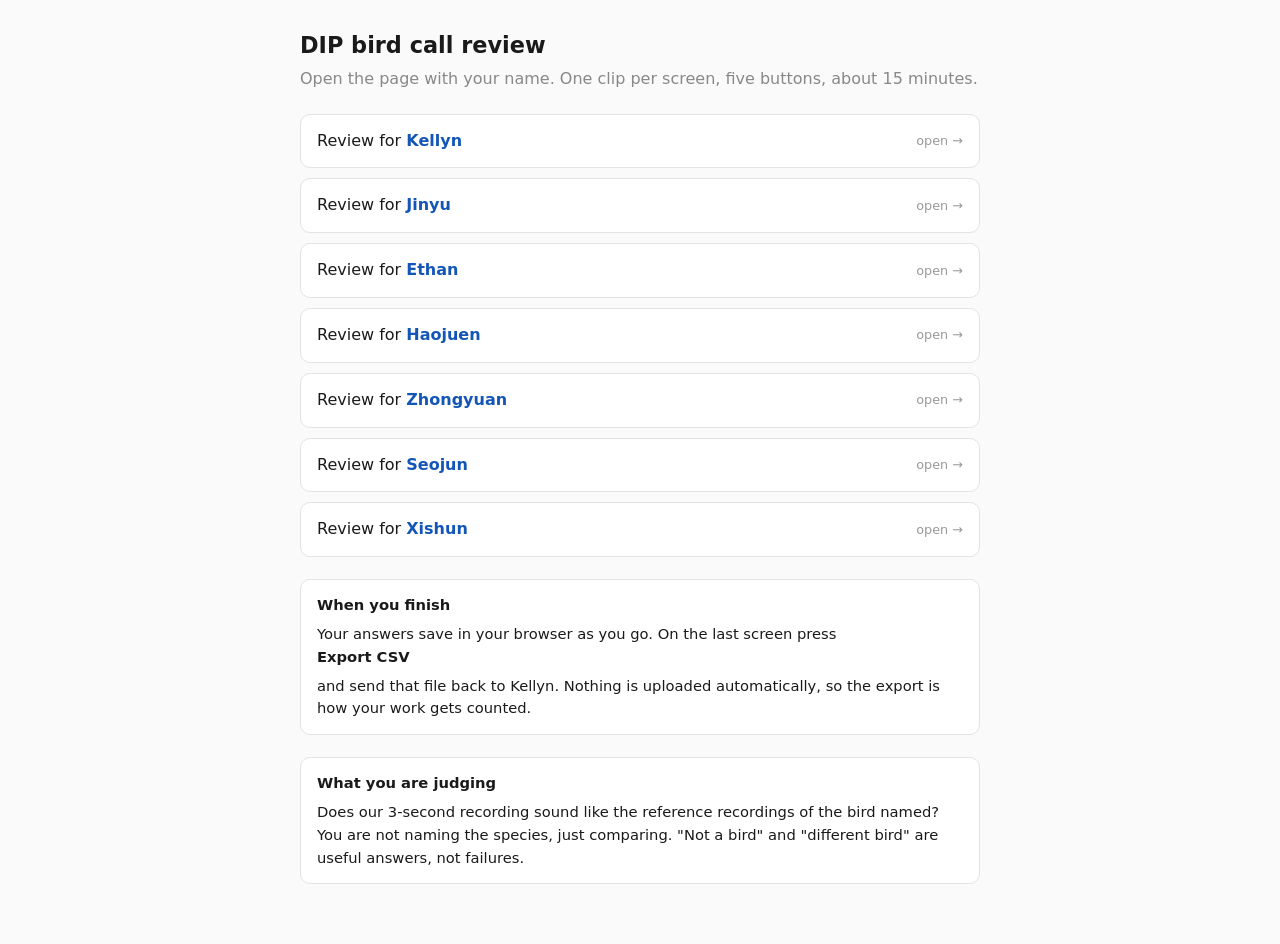
==== review/index.html @ a2d59915 "Add teammate 0.1-bin review pages (7 reviewers) + review landing page Singapore-list clips from the " ====
<!doctype html>
<html lang="en"><head>
<meta charset="utf-8"><meta name="viewport" content="width=device-width, initial-scale=1">
<title>DIP bird review</title>
<style>
  :root { color-scheme: light dark; --fg:#1a1a1a; --bg:#fafafa; --card:#fff; --line:#e3e3e3; --link:#1456b8; }
  @media (prefers-color-scheme: dark){ :root{ --fg:#e8e8e8; --bg:#161616; --card:#1e1e1e; --line:#333; --link:#6fb0ff; } }
  body{ margin:0; font:16px/1.55 system-ui,sans-serif; color:var(--fg); background:var(--bg); }
  main{ max-width:680px; margin:0 auto; padding:28px 18px 60px; }
  h1{ font-size:1.4rem; margin:0 0 4px; } .sub{ color:#888; margin:0 0 22px; }
  ol{ list-style:none; padding:0; margin:0; display:grid; gap:10px; }
  a.card{ display:flex; justify-content:space-between; align-items:center; gap:12px; text-decoration:none;
          background:var(--card); border:1px solid var(--line); border-radius:10px; padding:14px 16px; color:var(--fg); }
  a.card:hover{ border-color:var(--link); } a.card b{ color:var(--link); } .tag{ font-size:.8rem; color:#999; }
  .note{ background:var(--card); border:1px solid var(--line); border-radius:10px; padding:14px 16px; margin-top:22px; font-size:.92rem; }
  .note b{ display:block; margin-bottom:6px; } code{ background:rgba(128,128,128,.15); padding:1px 5px; border-radius:4px; }
</style></head><body><main>
<h1>DIP bird call review</h1>
<p class="sub">Open the page with your name. One clip per screen, five buttons, about 15 minutes.</p>
<ol id="list"></ol>
<div class="note"><b>When you finish</b>
Your answers save in your browser as you go. On the last screen press <b>Export CSV</b> and send that file
back to Kellyn. Nothing is uploaded automatically, so the export is how your work gets counted.</div>
<div class="note"><b>What you are judging</b>
Does our 3-second recording sound like the reference recordings of the bird named? You are not naming the
species, just comparing. "Not a bird" and "different bird" are useful answers, not failures.</div>
</main>
<script>
const people = ["kellyn","jinyu","ethan","haojuen","zhongyuan","seojun","xishun"];
const list = document.getElementById("list");
for (const p of people){
  const a = document.createElement("a");
  a.className = "card"; a.href = "review_" + p + "_tm.html";
  a.innerHTML = '<span>Review for <b>'+ p.charAt(0).toUpperCase()+p.slice(1) +'</b></span><span class="tag">open &rarr;</span>';
  list.appendChild(a);
}
</script></body></html>
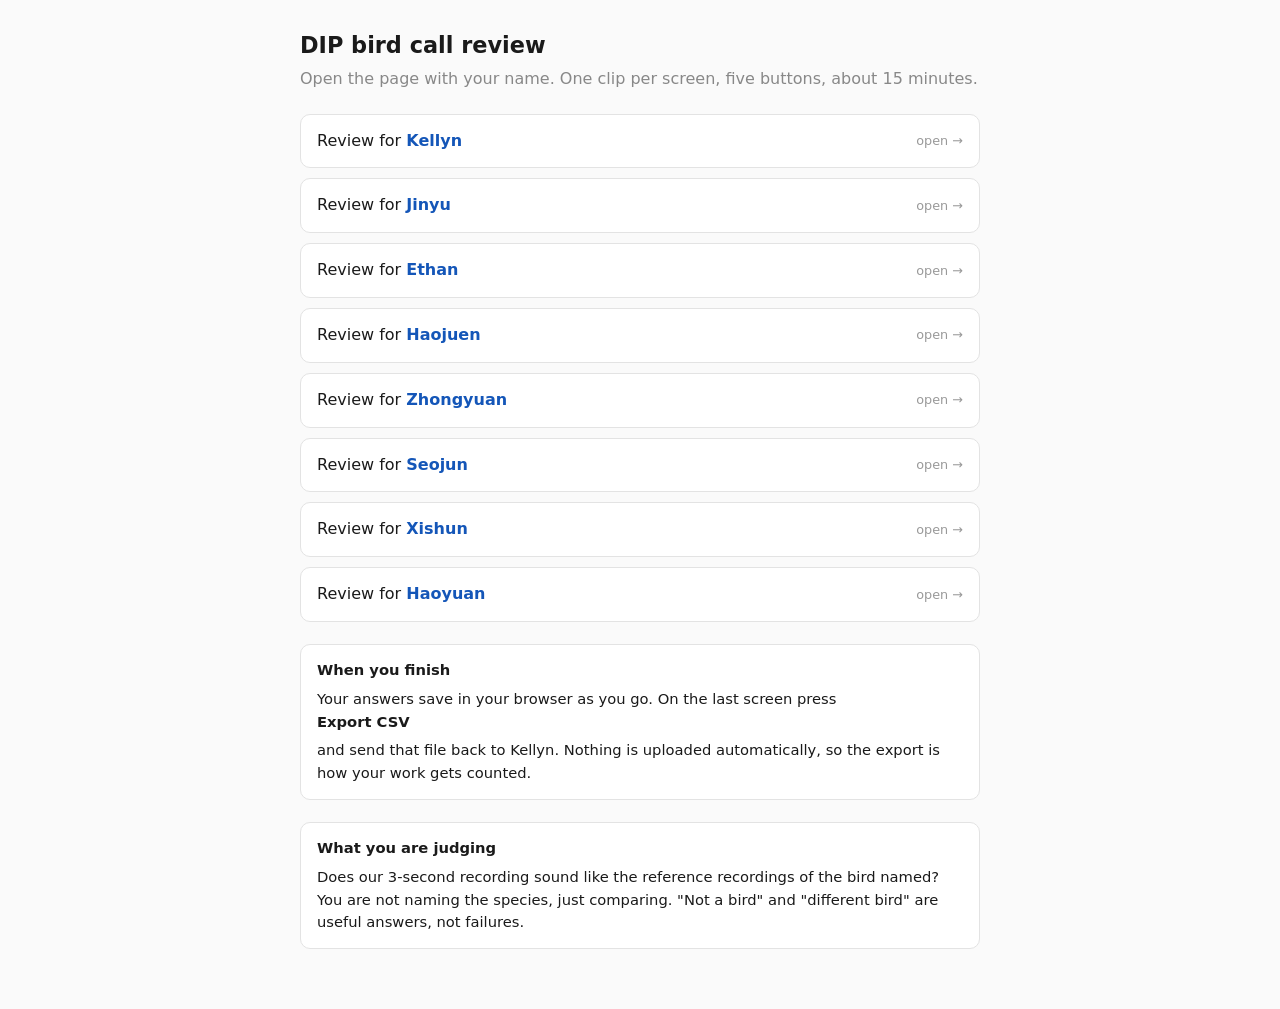
==== commit 17b41e4a: "Add 8th reviewer haoyuan (1.5 share); rebuild teammate review pages haoyuan takes 19 clips vs 12-13 " ====
--- a/review/index.html
+++ b/review/index.html
@@ -26,7 +26,7 @@
 species, just comparing. "Not a bird" and "different bird" are useful answers, not failures.</div>
 </main>
 <script>
-const people = ["kellyn","jinyu","ethan","haojuen","zhongyuan","seojun","xishun"];
+const people = ["kellyn","jinyu","ethan","haojuen","zhongyuan","seojun","xishun","haoyuan"];
 const list = document.getElementById("list");
 for (const p of people){
   const a = document.createElement("a");
